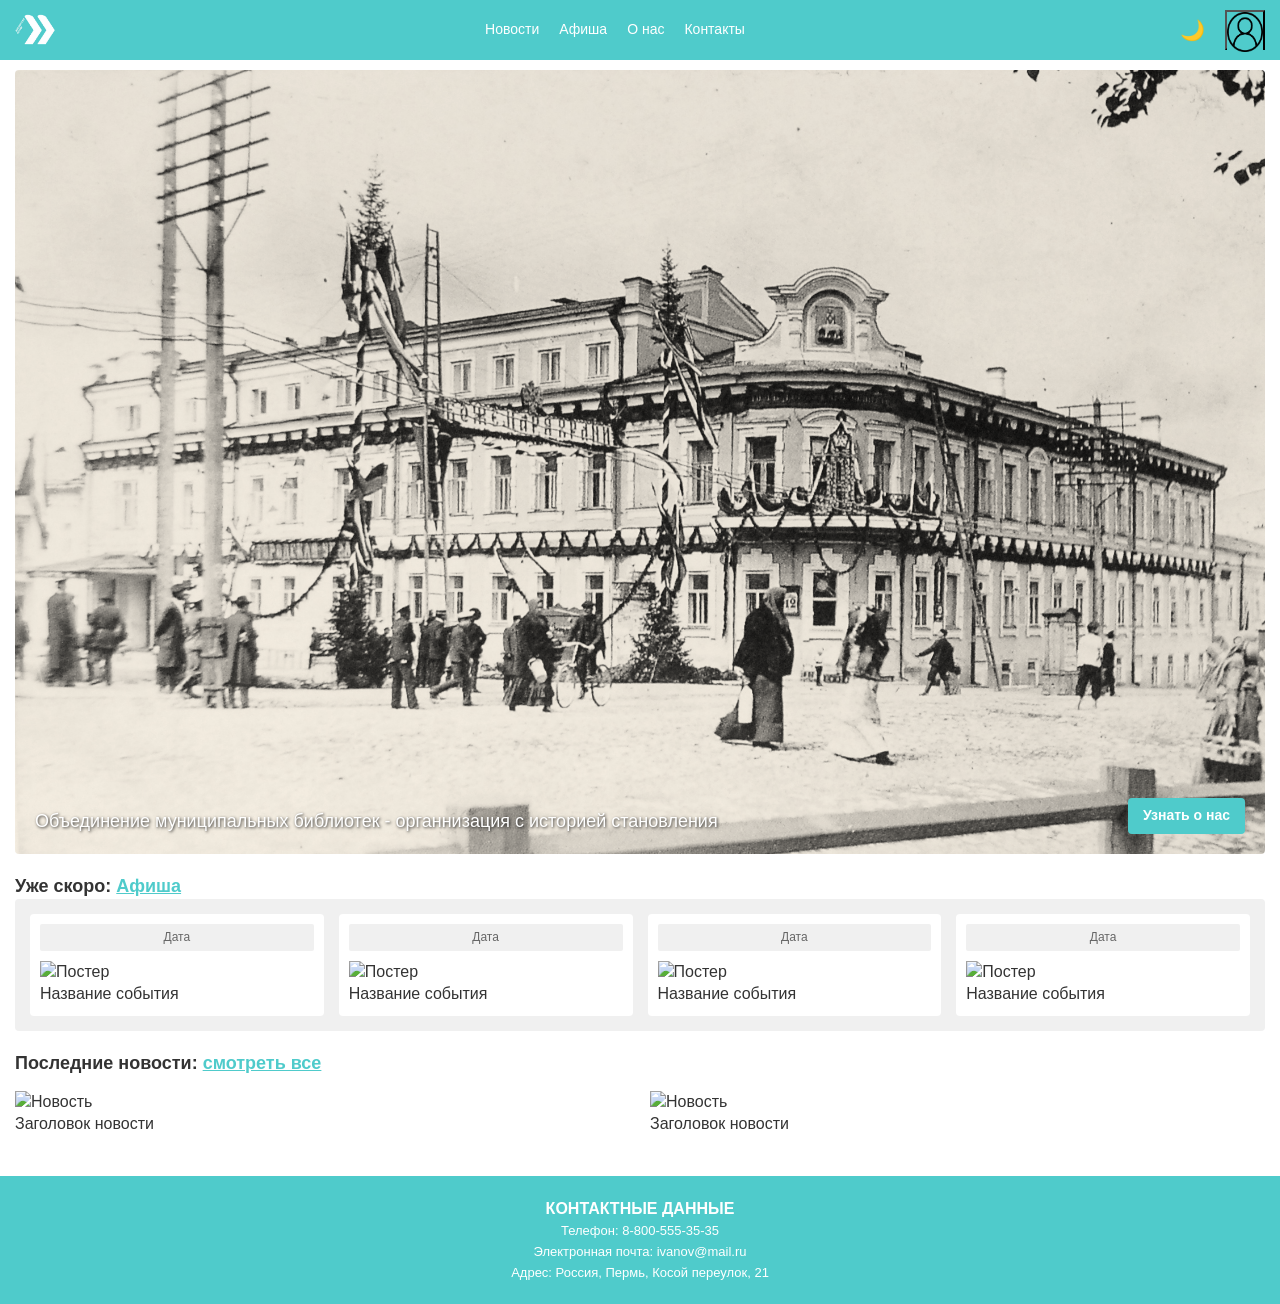
==== index.html @ 5cca90f4 "first commit" ====
<!DOCTYPE html>
<html lang="ru">
<head>
    <meta charset="UTF-8">
    <meta name="viewport" content="width=device-width, initial-scale=1.0">
    <title>Главная</title>
    <link rel="stylesheet" href="style.css">
    <script src="Scrypt.js" defer></script>
</head>
<body>

    <!-- ШАПКА -->
    <header class="header">
        <div class="container header__container">
            <a  href="index.html">
                <img src="image/Logo.jpg" alt="Логотип" class="header-icon">
            </a>
            <nav class="header__nav">
                <a href="news.html">Новости</a>
                <a href="posters.html">Афиша</a>
                <a href="abouts.html">О нас</a>
                <a href="#Footer">Контакты</a>
            </nav>
            
            <div class="header__right">
                <!-- Кнопка переключения темы -->
                <button id="theme-toggle" class="theme-btn" aria-label="Переключить тему">
                    <span class="theme-icon">🌙</span>
                </button>
                <!-- Иконка авторизации в хедере -->
                <div class="header-icon">
                    <button id="loginTrigger" class="header-icon" aria-label="Авторизация">
                        <img src="image/avtority.png" alt="Войти" class="header-icon">
                    </button>
                </div>
            </div>

        </div>
    </header>

    <div class="container main-layout">
        
        <!-- Основной контент -->
        <main class="content">
            
            <!-- БАННЕР -->
            <section class="hero">
                <img src="image/Dom-Smyshlyaeva.jfif" alt="Баннер" class="hero__img">
                <div class="hero__content">
                    <p class="hero__text">Объединение муниципальных библиотек - органнизация с историей становления</p>
                    <a href="abouts.html" class="btn-primary">Узнать о нас</a>
                </div>
            </section>

            <!-- АФИШИ -->
            <section class="section">
                <h2 class="section__title">Уже скоро: <a href="posters.html"><span class="section__link">Афиша</span></a></h2>
                <div class="grid-4">
                    <div class="card">
                        <div class="card__date">Дата</div>
                        <img src="https://via.placeholder.com/150x200/e0e0e0/b0b0b0?text=X" alt="Постер" class="card__img">
                        <p>Название события</p>
                    </div>
                    <div class="card">
                        <div class="card__date">Дата</div>
                        <img src="https://via.placeholder.com/150x200/e0e0e0/b0b0b0?text=X" alt="Постер" class="card__img">
                        <p>Название события</p>
                    </div>
                    <div class="card">
                        <div class="card__date">Дата</div>
                        <img src="https://via.placeholder.com/150x200/e0e0e0/b0b0b0?text=X" alt="Постер" class="card__img">
                        <p>Название события</p>
                    </div>
                    <div class="card">
                        <div class="card__date">Дата</div>
                        <img src="https://via.placeholder.com/150x200/e0e0e0/b0b0b0?text=X" alt="Постер" class="card__img">
                        <p>Название события</p>
                    </div>
                </div>
            </section>

            <!-- ПОСЛЕДНИЕ НОВОСТИ -->
            <section class="section">
                <div class="section__header">
                    <h2 class="section__title">Последние новости: <a href="news.html" class="section__link">смотреть все</a></h2>                    
                </div>
                <div class="grid-2">
                    <div class="news-card">
                        <img src="https://via.placeholder.com/400x200/e0e0e0/b0b0b0?text=X" alt="Новость" class="news-card__img">
                        <p>Заголовок новости</p>
                    </div>
                    <div class="news-card">
                        <img src="https://via.placeholder.com/400x200/e0e0e0/b0b0b0?text=X" alt="Новость" class="news-card__img">
                        <p>Заголовок новости</p>
                    </div>
                </div>
            </section>

        </main>

    </div>

    <!-- ПОДВАЛ -->
    <footer class="footer" id="Footer">
        <div class="container footer__container">
            <div class="footer__block">
                <h3 class="footer__title">КОНТАКТНЫЕ ДАННЫЕ</h3>
            </div>
            <div class="footer__block">
                <p>Телефон: 8-800-555-35-35</p>
                <p>Электронная почта: ivanov@mail.ru</p>
                <p>Адрес: Россия, Пермь, Косой переулок, 21</p>
            </div>
        </div>
    </footer>

    <!-- окно авторизации -->
    <div id="loginModal" class="modal-overlay">
        <div class="modal-content">
            <span class="close-modal">&times;</span>
            <h2>Вход в систему</h2>
            <form id="loginForm">
                <div class="input-group">
                    <label for="login">Логин или Email</label>
                    <input type="text" id="login" placeholder="Введите логин" required>
                </div>
                <div class="input-group">
                    <label for="password">Пароль</label>
                    <input type="password" id="password" placeholder="Введите пароль" required>
                </div>
                <button type="submit" class="btn-submit">Войти</button>
            </form>
        </div>
    </div>

</body>
</html>
---- style.css ----
/* =========================================
   ПЕРЕМЕННЫЕ (СВЕТЛАЯ ТЕМА)
   ========================================= */
:root {
    --primary-teal: #4fcbcb; 
    --bg-body: #ffffff;       /* Фон страницы */
    --bg-widget: #f0f0f0;     /* Фон виджетов и блоков */
    --bg-card: #ffffff;       /* Фон карточек */
    --text-main: #333333;     /* Основной текст */
    --text-muted: #666666;    /* Второстепенный текст */
    --border-color: #e0e0e0;
    --white: #ffffff;
    --footer-bottom-bg: #4fcbcb;
}

/* =========================================
   ПЕРЕМЕННЫЕ (ТЁМНАЯ ТЕМА)
   ========================================= */
body.dark-theme {
    --primary-teal: #4fcbcbd5;  /* Чуть приглушенный бирюзовый */
    --bg-body: #121212;       /* Глубокий темный фон */
    --bg-widget: #1e1e1e;     /* Фон блоков */
    --bg-card: #2a2a2a;       /* Фон карточек */
    --text-main: #e0e0e0;     /* Светлый текст */
    --text-muted: #a0a0a0;
    --border-color: #333333;
    --white: #1e1e1e;
    --footer-bottom-bg: #4fcbcbd5;
}

/* =========================================
   СБРОС И БАЗА
   ========================================= */
* {
    margin: 0;
    padding: 0;
    box-sizing: border-box;
}

body {
    font-family: Arial, sans-serif;
    background-color: var(--bg-body);
    color: var(--text-main);
    line-height: 1.4;
    transition: background-color 0.3s, color 0.3s; /* Плавный переход */
}

a {
    text-decoration: none;
    color: inherit;
}

img {
    max-width: 100%;
    display: block;
}

.container {
    max-width: 100%;
    margin: 0 auto;
    padding: 0 15px;
    align-content: center;
}

/* =========================================
   ШАПКА
   ========================================= */
.header {
    background-color: var(--primary-teal);
    color: var(--white);
    padding: 10px 0;
    position: fixed; top:0cm;
    width: 100%;
    z-index: 100;
}

.header__container {
    display: flex;
    justify-content: space-between;
    align-items: center;
}

.header__nav {
    display: flex;
    gap: 20px;
    font-size: 14px;
}

.header__nav a:hover {
    text-decoration: underline;
}

.header__right {
    display: flex;
    align-items: center;
    gap: 15px;
}

.theme-btn {
    background: none;
    border: none;
    font-size: 20px;
    cursor: pointer;
    padding: 5px;
    border-radius: 50%;
    transition: background 0.2s;
    display: flex;
    align-items: center;
    justify-content: center;
}

.theme-btn:hover {
    background: rgba(255,255,255,0.2);
}

.header-icon{
    height: 40px;
    width: 40px;
    color: var(--primary-teal);
    background-color: var(--primary-teal);
}


/* =========================================
   ОСНОВНОЙ МАКЕТ (СЕТКА)
   ========================================= */
.main-layout {
    display: grid;
    gap: 20px;
    margin-top: 70px;
    margin-bottom: 20px;
}

/* =========================================
   КОНТЕНТ
   ========================================= */
.content {
    display: flex;
    flex-direction: column;
    gap: 30px;
}

/* Баннер */
.hero {
    position: relative;
    border-radius: 4px;
    overflow: hidden;
    margin-top: 0px;
}

.hero__img {
    width: 100%;
    height: auto;
    filter: grayscale(100%) sepia(20%);
}

.hero__content {
    position: absolute;
    bottom: 20px;
    left: 20px;
    right: 20px;
    display: flex;
    justify-content: space-between;
    align-items: flex-end;
}

.hero__text {
    color: #fff; /* Всегда белый на фото */
    font-size: 18px;
    max-width: 60%;
    text-shadow: 1px 1px 3px rgba(0,0,0,0.8);
}

.btn-primary {
    background-color: var(--primary-teal);
    color: #fff;
    padding: 8px 15px;
    border-radius: 4px;
    font-size: 14px;
    font-weight: bold;
}

/* Секции */
.section__header {
    display: flex;
    justify-content: space-between;
    flex-direction: row;
    align-items: center;
    text-align: center;
    margin-bottom: 15px;
}

.section__title {
    font-size: 18px;
    font-weight: bold;
    color: var(--text-main);
}

.section__link {
    color: var(--primary-teal);
    text-decoration: underline;
}

/* Сетки */
.grid-4 {
    display: grid;
    grid-template-columns: repeat(4, 1fr);
    gap: 15px;
    background-color: var(--bg-widget);
    padding: 15px;
    border-radius: 4px;
}

.grid-2 {
    display: grid;
    grid-template-columns: 1fr 1fr;
    gap: 20px;
}

/* Карточки */
.card {
    background: var(--bg-card);
    padding: 10px;
    border-radius: 4px;
}

.card__date {
    background-color: var(--bg-widget);
    text-align: center;
    padding: 5px;
    font-size: 12px;
    color: var(--text-muted);
    margin-bottom: 10px;
    border-radius: 2px;
}

.card__img, .news-card__img {
    width: 100%;
    height: auto;
    object-fit: cover;
    /* Делаем картинки чуть темнее в темной теме */
    transition: opacity 0.3s; 
}

body.dark-theme .card__img,
body.dark-theme .news-card__img {
    opacity: 0.7;
}

/* =========================================
   ПОДВАЛ
   ========================================= */
.footer {
    background-color: var(--primary-teal);
    color: var(--white);
    margin-top: 40px;
    align-items: center;
    text-align: center;
}

.footer__container {
    padding: 20px 15px;
    gap: 40px;
}

.footer__block {
    font-size: 13px;
    line-height: 1.6;
    text-align: center;
    align-items: center;
}

.footer__title {
    font-size: 16px;
    font-weight: bold;
}

.footer__bottom {
    background-color: var(--footer-bottom-bg);
    padding: 10px 0;
    font-size: 12px;
    text-align: left;
}

/* =========================================
   📱 АДАПТИВНАЯ ВЕРСИЯ
   ========================================= */
@media (max-width: 900px) {
    .main-layout {
        grid-template-columns: 1fr;
    }
    .sidebar {
        display: grid;
        grid-template-columns: repeat(auto-fit, minmax(250px, 1fr));
    }
    .grid-4 {
        grid-template-columns: repeat(2, 1fr);
    }
    .footer__container {
        flex-direction: column;
        gap: 20px;
    }
}

@media (max-width: 600px) {
    .header__nav {
        gap: 10px;
        font-size: 12px;
    }
    .hero__content {
        flex-direction: column;
        align-items: flex-start;
        gap: 10px;
    }
    .hero__text {
        max-width: 100%;
        font-size: 14px;
    }
    .grid-4, .grid-2 {
        grid-template-columns: 1fr;
    }
    .sidebar {
        grid-template-columns: 1fr;
    }
}

/* НОВОСТИ */

/* =========================================
   КОНТЕНТ
   ========================================= */
.content {
    display: flex;
    flex-direction: column;
    gap: 20px;
}

.news-item-large {
    display: flex;
    gap: 20px;
    background-color: var(--bg-widget);
    padding: 15px;
    border-radius: 4px;
}

.news-img-placeholder {
    flex-shrink: 0;
    width: 250px; /* Фиксированная ширина картинки */
}

.news-img-placeholder img {
    width: 100%;
    height: 100%;
    object-fit: cover;
    border: 1px solid var(--border-color);
}

body.dark-theme .news-img-placeholder img {
    opacity: 0.7;
}

.news-info {
    display: flex;
    flex-direction: column;
    justify-content: flex-start;
}

.news-title {
    font-size: 16px;
    font-weight: bold;
    margin-bottom: 15px;
    color: var(--text-main);
    text-align: center;
}

.news-meta {
    font-size: 12px;
    color: var(--text-muted);
    margin-bottom: 15px;
    line-height: 1.6;
}

.btn-teal {
    background-color: var(--primary-teal);
    color: #fff;
    padding: 6px 15px;
    border-radius: 4px;
    font-size: 13px;
    align-self: flex-end; /* Кнопка прижата вправо */
    margin-top: auto;
}


/* СОБЫТИЯ */


/* =========================================
   КОНТЕНТ
   ========================================= */
.content {
    display: flex;
    flex-direction: column;
    gap: 20px;
}

/* Заголовок и фильтры */
.search-section {
    background-color: var(--bg-widget);
    padding: 15px;
    border-radius: 4px;
}

.page-title {
    font-size: 18px;
    margin-bottom: 15px;
    text-align: center;
    font-weight: bold;
}

.filters {
    display: flex;
    gap: 10px;
    margin-bottom: 15px;
    flex-wrap: wrap;
    justify-content: center;
}

.filter-btn {
    background-color: var(--white);
    border: 1px solid var(--border-color);
    padding: 6px 12px;
    font-size: 12px;
    border-radius: 4px;
    cursor: pointer;
    color: var(--text-main);
}

.filter-btn.active {
    background-color: var(--primary-teal);
    color: #fff;
    border-color: var(--primary-teal);
}

/* Строка поиска */
.search-bar {
    display: flex;
    background-color: var(--white);
    border: 1px solid var(--border-color);
    border-radius: 4px;
    overflow: hidden;
}

.search-bar input {
    flex: 1;
    border: none;
    padding: 10px;
    outline: none;
    background: transparent;
    color: var(--text-main);
}

.search-btn {
    background: none;
    border: none;
    padding: 0 15px;
    cursor: pointer;
    color: var(--text-muted);
}

/* Сетка событий */
.events-flex {
    /*display: grid;*/
    display: flex;
    grid-template-columns: repeat(4, 1fr);
    gap: 15px;
    flex-wrap: wrap;
}

.event-card {
    background-color: var(--bg-widget);
    padding: 10px;
    border-radius: 4px;
    display: flex;
    flex-direction: column;
}

.event-date {
    background-color: var(--white);
    border: 1px solid var(--border-color);
    text-align: center;
    padding: 5px;
    font-size: 12px;
    margin-bottom: 10px;
    border-radius: 2px;
}

.event-img {
    width: 100%;
    height: 150px;
    object-fit: cover;
    border: 1px solid var(--border-color);
    margin-bottom: 10px;
}

body.dark-theme .event-img {
    opacity: 0.7;
}

.event-desc {
    font-size: 12px;
    color: var(--text-muted);
    text-align: center;
}


/* Список карточек */
.widget-title {
    font-size: 14px;
    font-weight: bold;
    margin-bottom: 15px;
    text-align: center;
}

.sidebar-event-list {
    display: flex;
    flex-direction: column;
    gap: 15px;
}

.sidebar-event {
    background-color: var(--white);
    padding: 10px;
    border-radius: 4px;
}

.sidebar-event .event-date {
    background-color: var(--bg-widget);
    margin-bottom: 10px;
}

.sidebar-event img {
    width: 100%;
    height: 100px;
    object-fit: cover;
    margin-bottom: 10px;
}

body.dark-theme .sidebar-event img {
    opacity: 0.7;
}

.sidebar-event .event-desc {
    font-size: 11px;
}

/* КУЛЬТУРНЫЕ ЗАВЕДЕНИЯ */

/* =========================================
   СПЕЦИФИЧНЫЕ СТИЛИ ДЛЯ СТРАНИЦЫ "ЗАВЕДЕНИЯ"
   ========================================= */

/* Поиск на всю ширину над списком */
.search-bar-full {
    margin-bottom: 10px;
}

.search-bar-full .search-bar {
    background-color: var(--bg-widget);
    border: 1px solid var(--border-color);
    border-radius: 4px;
    padding: 5px;
}

.search-bar-full .search-bar input {
    padding: 8px 12px;
}

/* Карточка заведения (большая) */
.place-card {
    background-color: var(--bg-widget);
    border-radius: 4px;
    padding: 15px;
    margin-bottom: 20px;
    display: flex;
    flex-direction: column;
}

.place-title {
    text-align: center;
    font-size: 16px;
    margin-bottom: 15px;
    font-weight: bold;
    color: var(--text-main);
}

/* Контейнер для картинки, чтобы она не вылезала */
.place-img-box {
    width: 100%;
    border: 1px solid var(--border-color);
    margin-bottom: 15px;
    background-color: var(--white); /* Чтобы при прозрачности не было черных дыр */
}

.place-img {
    width: 100%;
    height: 300px; /* Фиксированная высота для ровности */
    object-fit: cover;
    display: block;
}

body.dark-theme .place-img {
    opacity: 0.8;
}

/* Текст и метаданные */
.place-info {
    display: flex;
    flex-direction: column;
}

.place-desc {
    font-size: 13px;
    color: var(--text-muted);
    margin-bottom: 15px;
    line-height: 1.5;
}

.place-meta {
    font-size: 11px;
    color: var(--text-muted);
    margin-bottom: 15px;
    line-height: 1.6;
}

.place-info .btn-teal {
    align-self: flex-end; /* Кнопка справа */
}

/* О НАС */

/* =========================================
   СПЕЦИФИЧНЫЕ СТИЛИ ДЛЯ СТРАНИЦЫ "О НАС"
   ========================================= */

.about-card {
    background-color: var(--bg-widget);
    padding: 30px;
    border-radius: 4px;
    margin-bottom: 20px;
}

.about-card .page-title {
    text-align: center;
    font-size: 24px;
    margin-bottom: 30px;
    font-weight: bold;
    color: var(--text-main);
}

.text-content {
    font-size: 14px;
    line-height: 1.7;
    color: var(--text-main);
    margin-bottom: 30px;
}

.text-content p {
    margin-bottom: 15px;
}

/* Картинка внутри текста */
.about-img-wrapper {
    margin: 25px 0;
    border: 1px solid var(--border-color);
    background-color: var(--white);
}

.about-img-wrapper img {
    width: 100%;
    height: 300px;
    object-fit: cover;
    display: block;
}

body.dark-theme .about-img-wrapper img {
    opacity: 0.8;
}

/* Галерея из 3 картинок внизу */
.about-gallery {
    display: grid;
    grid-template-columns: repeat(3, 1fr);
    gap: 15px;
    margin-top: 20px;
}

.about-gallery img {
    width: 100%;
    height: 120px;
    object-fit: cover;
    border: 1px solid var(--border-color);
    background-color: var(--white);
}

body.dark-theme .about-gallery img {
    opacity: 0.8;
}

/* --- Модальное окно (Оверлей) --- */
.modal-overlay {
    position: fixed;
    top: 0;
    left: 0;
    width: 100%;
    height: 100%;
    background-color: rgba(0, 0, 0, 0.7); /* Затемнение фона */
    z-index: 1001; /* Выше, чем хедер */
    
    /* Центрирование формы */
    display: flex;
    justify-content: center;
    align-items: center;
    
    /* Скрыто по умолчанию */
    opacity: 0;
    visibility: hidden;
    transition: opacity 0.3s ease, visibility 0.3s ease;
}

/* Класс для открытия */
.modal-overlay.active {
    opacity: 1;
    visibility: visible;
}

/* --- Сама форма --- */
.modal-content {
    background-color: #fff;
    padding: 30px;
    border-radius: 8px;
    box-shadow: 0 10px 25px rgba(0,0,0,0.3);
    width: 100%;
    max-width: 400px;
    position: relative;
    
    /* Анимация появления */
    transform: translateY(-20px);
    transition: transform 0.3s ease;
}

.modal-overlay.active .modal-content {
    transform: translateY(0);
}

/* Кнопка закрытия (крестик) */
.close-modal {
    position: absolute;
    top: 10px;
    right: 15px;
    font-size: 28px;
    color: #999;
    cursor: pointer;
    transition: color 0.2s;
}
.close-modal:hover {
    color: #333;
}

.modal-content h2 {
    text-align: center;
    color: #333;
    margin-bottom: 20px;
    font-size: 22px;
}

/* Поля ввода */
.input-group {
    margin-bottom: 15px;
    text-align: left;
}

.input-group label {
    display: block;
    font-size: 13px;
    color: #666;
    margin-bottom: 5px;
    font-weight: bold;
}

.input-group input {
    width: 100%;
    padding: 10px;
    border: 1px solid #ccc;
    border-radius: 4px;
    font-size: 14px;
    box-sizing: border-box;
    outline: none;
    transition: border-color 0.2s;
}

.input-group input:focus {
    border-color: var(--primary-teal);
}

/* Кнопка отправки */
.btn-submit {
    width: 100%;
    padding: 12px;
    background-color: var(--primary-teal);
    color: white;
    border: none;
    border-radius: 4px;
    font-size: 16px;
    font-weight: bold;
    cursor: pointer;
    margin-top: 10px;
    transition: background-color 0.2s;
}

.btn-submit:hover {
    background-color: var(--primary-teal);
}

/* Адаптив для этой страницы */
@media (max-width: 768px) {
    .about-card {
        padding: 15px;
    }
    
    .about-img-wrapper img {
        height: 200px; /* Уменьшаем высоту на телефонах */
    }
    
    .about-gallery {
        grid-template-columns: 1fr; /* Картинки встают в столбик */
    }

    .about-gallery img {
        height: 150px;
    }
}
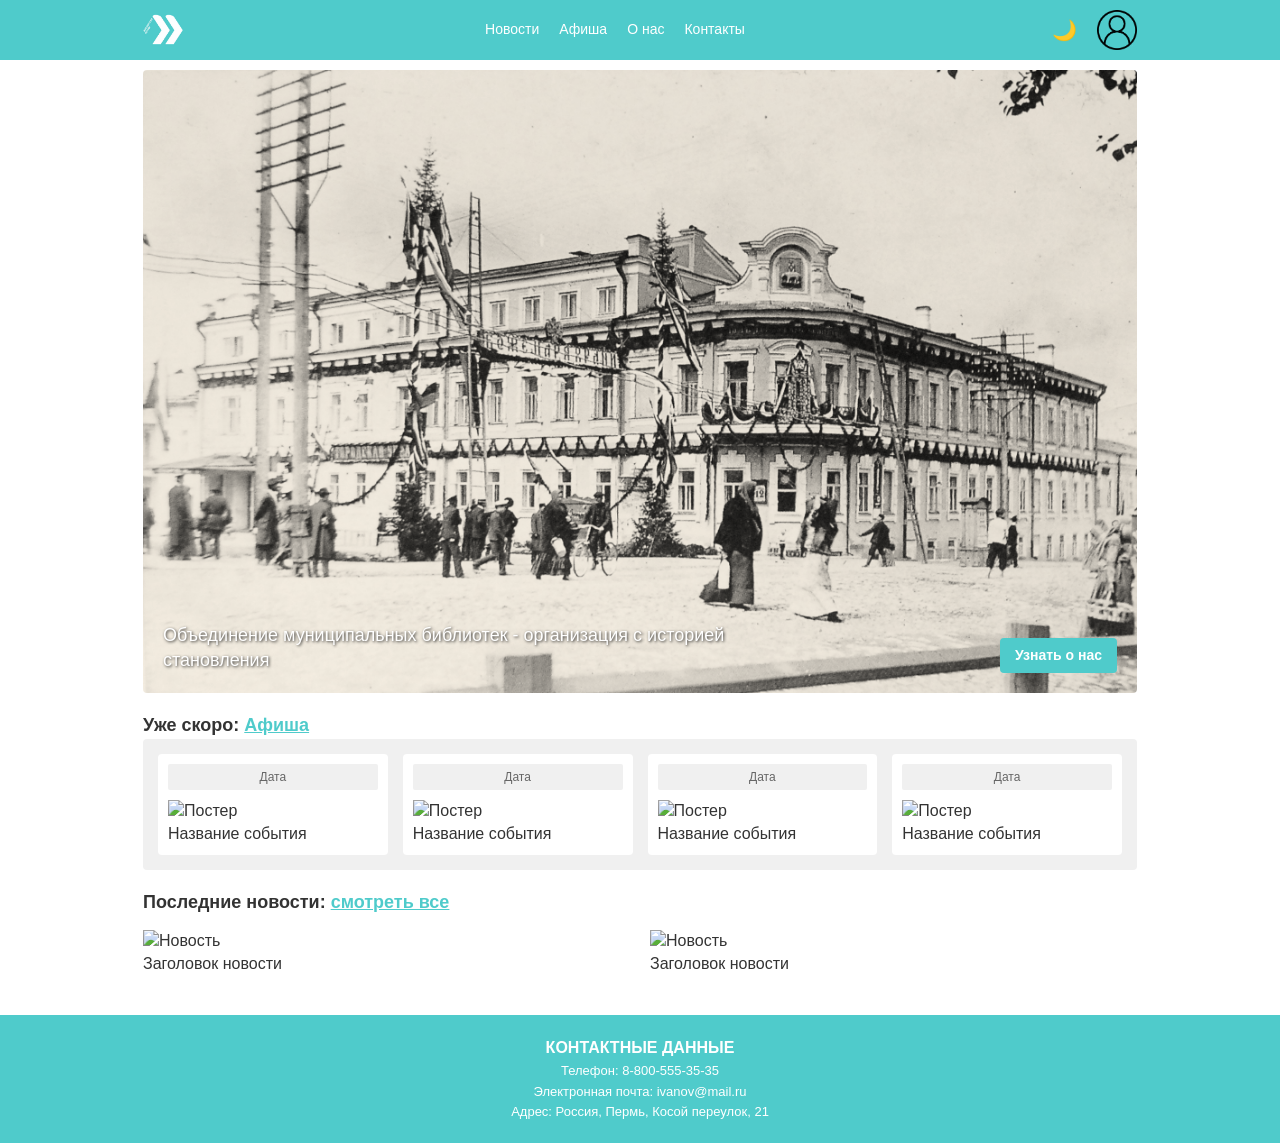
==== commit 4a0c31a0: "two commit: .container ->80%<- +biblioteka1.html, border from .header-icon: none" ====
--- a/index.html
+++ b/index.html
@@ -47,7 +47,7 @@
             <section class="hero">
                 <img src="image/Dom-Smyshlyaeva.jfif" alt="Баннер" class="hero__img">
                 <div class="hero__content">
-                    <p class="hero__text">Объединение муниципальных библиотек - органнизация с историей становления</p>
+                    <p class="hero__text">Объединение муниципальных библиотек - организация с историей становления</p>
                     <a href="abouts.html" class="btn-primary">Узнать о нас</a>
                 </div>
             </section>
--- a/style.css
+++ b/style.css
@@ -56,7 +56,7 @@
 }
 
 .container {
-    max-width: 100%;
+    max-width: 80%;
     margin: 0 auto;
     padding: 0 15px;
     align-content: center;
@@ -114,6 +114,7 @@
 }
 
 .header-icon{
+    border: none;
     height: 40px;
     width: 40px;
     color: var(--primary-teal);
@@ -596,6 +597,7 @@
 /* Контейнер для картинки, чтобы она не вылезала */
 .place-img-box {
     width: 100%;
+    height: max-content;
     border: 1px solid var(--border-color);
     margin-bottom: 15px;
     background-color: var(--white); /* Чтобы при прозрачности не было черных дыр */
@@ -603,7 +605,7 @@
 
 .place-img {
     width: 100%;
-    height: 300px; /* Фиксированная высота для ровности */
+    height: 100%; /* Фиксированная высота для ровности */
     object-fit: cover;
     display: block;
 }
